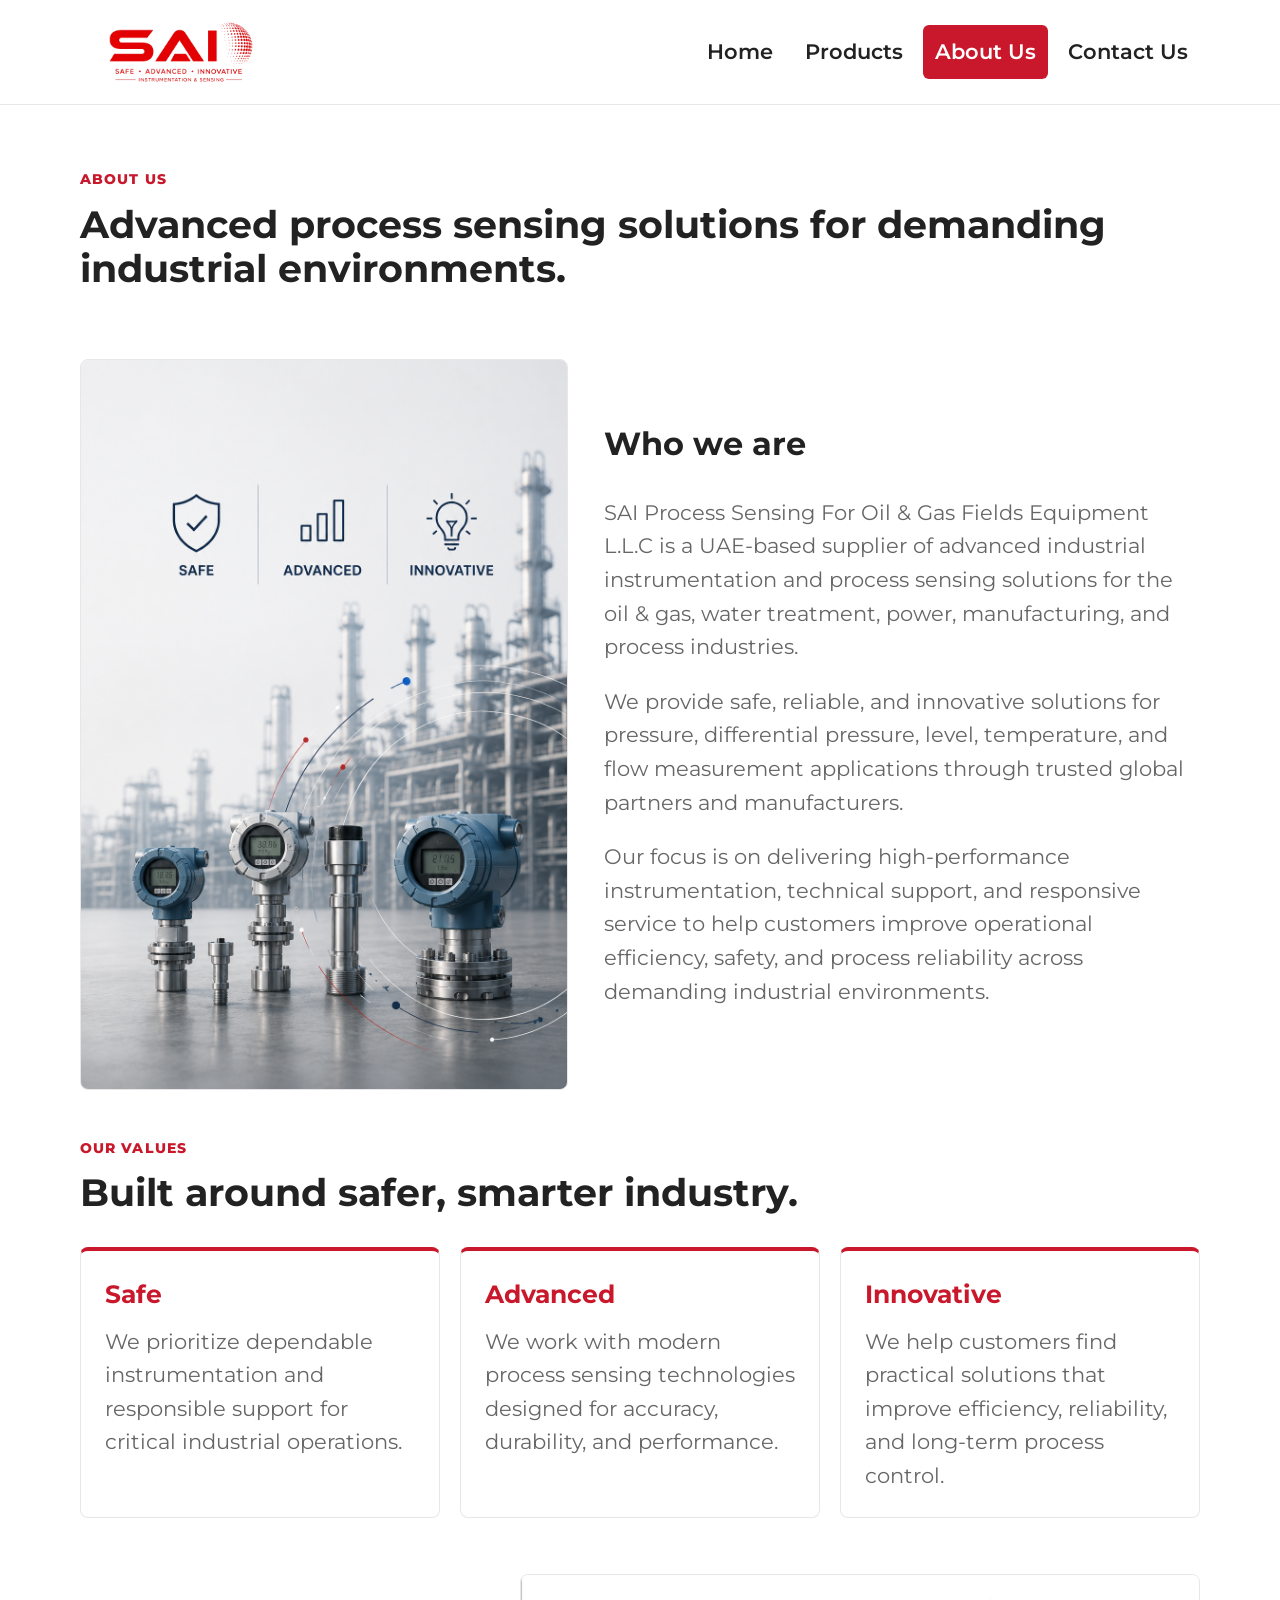
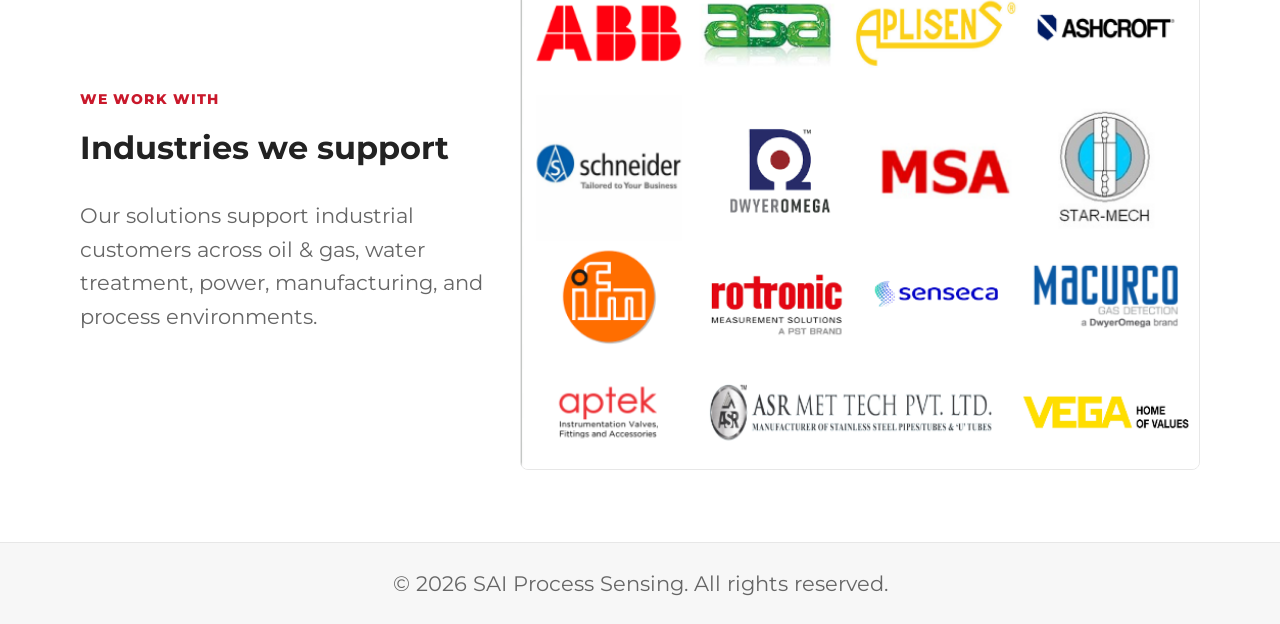
==== about.html @ a903119e "Initial website launch" ====
﻿<!DOCTYPE html>
<html lang="en">
<head>
  <meta charset="UTF-8">
  <meta name="viewport" content="width=device-width, initial-scale=1.0">
  <title>SAI Process Sensing | About Us</title>
  <link rel="stylesheet" href="css/styles.css">
</head>
<body>
  <header class="site-header">
    <nav class="site-navigation" aria-label="Main navigation">
      <a class="site-navigation-logo" href="index.html">
        <img src="images/Sai sensing logo bg removed.png" alt="SAI Process Sensing logo">
      </a>
      <ul class="site-navigation-menu">
        <li><a href="index.html">Home</a></li>
        <li><a href="products.html">Products</a></li>
        <li><a href="about.html" class="current-page-link">About Us</a></li>
        <li><a href="contact.html">Contact Us</a></li>
      </ul>
    </nav>
  </header>

  <main>
    <section class="inner-page-heading" aria-labelledby="about-page-title">
      <p class="section-label-text">About Us</p>
      <h1 id="about-page-title">Advanced process sensing solutions for demanding industrial environments.</h1>
    </section>

    <section class="about-company-section" aria-labelledby="about-company-title">
      <img class="about-company-image" src="images/about us image.png" alt="Industrial process instrumentation equipment">
      <div class="about-company-content">
        <h2 id="about-company-title">Who we are</h2>
        <p>SAI Process Sensing For Oil &amp; Gas Fields Equipment L.L.C is a UAE-based supplier of advanced industrial instrumentation and process sensing solutions for the oil &amp; gas, water treatment, power, manufacturing, and process industries.</p>
        <p>We provide safe, reliable, and innovative solutions for pressure, differential pressure, level, temperature, and flow measurement applications through trusted global partners and manufacturers.</p>
        <p>Our focus is on delivering high-performance instrumentation, technical support, and responsive service to help customers improve operational efficiency, safety, and process reliability across demanding industrial environments.</p>
      </div>
    </section>

    <section class="about-values-section" aria-labelledby="about-values-title">
      <p class="section-label-text">Our Values</p>
      <h2 id="about-values-title">Built around safer, smarter industry.</h2>

      <div class="about-values-grid">
        <article class="about-value-card">
          <h3>Safe</h3>
          <p>We prioritize dependable instrumentation and responsible support for critical industrial operations.</p>
        </article>

        <article class="about-value-card">
          <h3>Advanced</h3>
          <p>We work with modern process sensing technologies designed for accuracy, durability, and performance.</p>
        </article>

        <article class="about-value-card">
          <h3>Innovative</h3>
          <p>We help customers find practical solutions that improve efficiency, reliability, and long-term process control.</p>
        </article>
      </div>
    </section>

    <section class="about-industries-section" aria-labelledby="about-industries-title">
      <div class="about-industries-content">
        <p class="section-label-text">We Work With</p>
        <h2 id="about-industries-title">Industries we support</h2>
        <p>Our solutions support industrial customers across oil &amp; gas, water treatment, power, manufacturing, and process environments.</p>
      </div>

      <img class="about-industries-image" src="images/we-work with.png" alt="Industries SAI Process Sensing works with">
    </section>
  </main>

  <footer class="site-footer">
    <p>&copy; 2026 SAI Process Sensing. All rights reserved.</p>
  </footer>
</body>
</html>
---- css/styles.css ----
﻿/* =========================
   Common Page Styles
   ========================= */
@import url("https://fonts.googleapis.com/css2?family=Montserrat:wght@400;500;600;700;800&display=swap");

:root {
  --color-red: #c9182b;
  --color-red-dark: #981526;
  --color-white: #ffffff;
  --color-light: #f7f7f7;
  --color-text: #222222;
  --color-muted: #666666;
  --color-border: #e7e7e7;
  --max-width: 1120px;
}

* {
  box-sizing: border-box;
}

body {
  margin: 0;
  font-family: "Montserrat", Arial, Helvetica, sans-serif;
  font-size: 21px;
  color: var(--color-text);
  background: var(--color-white);
  line-height: 1.6;
}

main {
  width: min(100% - 32px, var(--max-width));
  margin: 0 auto;
}

img {
  display: block;
  max-width: 100%;
}

a {
  color: inherit;
  text-decoration: none;
}

h1,
h2,
p {
  margin-top: 0;
}

.visually-hidden {
  position: absolute;
  width: 1px;
  height: 1px;
  padding: 0;
  margin: -1px;
  overflow: hidden;
  clip: rect(0, 0, 0, 0);
  white-space: nowrap;
  border: 0;
}

/* =========================
   Navigation Bar
   ========================= */
.site-header {
  background: var(--color-white);
  border-bottom: 1px solid var(--color-border);
  position: sticky;
  top: 0;
  z-index: 10;
}

.site-navigation {
  width: min(100% - 32px, var(--max-width));
  min-height: 72px;
  margin: 0 auto;
  display: flex;
  align-items: center;
  justify-content: space-between;
  gap: 24px;
}

.site-navigation-logo {
  display: inline-flex;
  align-items: center;
}

.site-navigation-logo img {
  width: auto;
  height: 104px;
}

.site-navigation-menu {
  list-style: none;
  display: flex;
  align-items: center;
  gap: 8px;
  padding: 0;
  margin: 0;
}

.site-navigation-menu a {
  display: block;
  padding: 10px 12px;
  border-radius: 6px;
  font-weight: 600;
  color: var(--color-text);
}

.site-navigation-menu a:hover,
.site-navigation-menu a.current-page-link {
  color: var(--color-white);
  background: var(--color-red);
}

/* =========================
   Buttons
   ========================= */
.primary-action-button {
  display: inline-block;
  border: 0;
  border-radius: 6px;
  padding: 12px 18px;
  color: var(--color-white);
  background: var(--color-red);
  font: inherit;
  font-weight: 700;
  cursor: pointer;
}

.primary-action-button:hover {
  background: var(--color-red-dark);
}

/* =========================
   Hero Section
   ========================= */
.home-hero-section {
  display: grid;
  grid-template-columns: 1.1fr 0.9fr;
  gap: 40px;
  align-items: center;
  padding: 72px 0;
}

.home-hero-content h1 {
  max-width: 720px;
  font-size: clamp(2rem, 4vw, 3.5rem);
  line-height: 1.1;
  margin-bottom: 18px;
}

.home-hero-content p {
  max-width: 640px;
  color: var(--color-muted);
  font-size: 1.05rem;
}

.section-label-text {
  color: var(--color-red);
  font-size: 0.85rem;
  font-weight: 800;
  letter-spacing: 0.08em;
  text-transform: uppercase;
  margin-bottom: 12px;
}

.home-hero-product-slideshow {
  position: relative;
  min-height: 360px;
  margin: 0;
  border: 2px solid #d8d8d8;
  border-radius: 8px;
  overflow: hidden;
  background: linear-gradient(135deg, #ffffff 0%, #f4f4f4 100%);
}

.home-hero-product-slideshow-image {
  position: absolute;
  inset: 0;
  width: 100%;
  height: 100%;
  padding: 28px;
  opacity: 0;
  object-fit: contain;
  animation: home-hero-product-slideshow-fade 72s infinite;
}

.home-hero-product-slideshow-image:nth-child(1) {
  animation-delay: 0s;
}

.home-hero-product-slideshow-image:nth-child(2) {
  animation-delay: 8s;
}

.home-hero-product-slideshow-image:nth-child(3) {
  animation-delay: 16s;
}

.home-hero-product-slideshow-image:nth-child(4) {
  animation-delay: 24s;
}

.home-hero-product-slideshow-image:nth-child(5) {
  animation-delay: 32s;
}

.home-hero-product-slideshow-image:nth-child(6) {
  animation-delay: 40s;
}

.home-hero-product-slideshow-image:nth-child(7) {
  animation-delay: 48s;
}

.home-hero-product-slideshow-image:nth-child(8) {
  animation-delay: 56s;
}

.home-hero-product-slideshow-image:nth-child(9) {
  animation-delay: 64s;
}

@keyframes home-hero-product-slideshow-fade {
  0% {
    opacity: 0;
  }

  2% {
    opacity: 1;
  }

  9% {
    opacity: 1;
  }

  11% {
    opacity: 0;
  }

  100% {
    opacity: 0;
  }
}

/* =========================
   Placeholder Images
   ========================= */
.image-placeholder-box {
  display: grid;
  place-items: center;
  min-height: 220px;
  border: 2px dashed #d8d8d8;
  border-radius: 8px;
  color: var(--color-muted);
  background: linear-gradient(135deg, #ffffff 0%, #f4f4f4 100%);
  text-align: center;
}

.image-placeholder-box span {
  padding: 12px;
}

/* =========================
   Feature Section
   ========================= */
.home-services-summary-grid {
  display: grid;
  grid-template-columns: repeat(3, 1fr);
  gap: 20px;
  padding: 0 0 72px;
}

.home-services-summary-card {
  border: 1px solid var(--color-border);
  border-top: 4px solid var(--color-red);
  border-radius: 8px;
  padding: 24px;
  background: var(--color-white);
}

.home-services-summary-card h2 {
  margin-bottom: 10px;
}

.home-services-summary-card p {
  color: var(--color-muted);
  margin-bottom: 0;
}

/* =========================
   Page Heading
   ========================= */
.inner-page-heading {
  max-width: 1100px;
  padding: 64px 0 36px;
}

.inner-page-heading h1 {
  font-size: clamp(2rem, 3vw, 3rem);
  line-height: 1.15;
}

.inner-page-heading p:last-child {
  color: var(--color-muted);
}

/* =========================
   Product Page
   ========================= */
.products-listing-grid {
  display: grid;
  grid-template-columns: repeat(3, 1fr);
  gap: 20px;
  padding-bottom: 72px;
}

.products-listing-card {
  border: 1px solid var(--color-border);
  border-radius: 8px;
  overflow: hidden;
  background: var(--color-white);
}

.products-listing-card h2,
.products-listing-card p {
  padding: 0 20px;
}

.products-listing-card h2 {
  margin-top: 20px;
  margin-bottom: 8px;
}

.products-listing-card p {
  color: var(--color-muted);
  padding-bottom: 22px;
}

.products-listing-image {
  min-height: 180px;
  border-width: 0 0 2px;
  border-radius: 0;
}

/* =========================
   About Page
   ========================= */
.about-company-section {
  display: grid;
  grid-template-columns: 0.9fr 1.1fr;
  gap: 36px;
  align-items: center;
  padding-bottom: 48px;
}

.about-company-image {
  width: 100%;
  min-height: 320px;
  height: 100%;
  border: 1px solid var(--color-border);
  border-radius: 8px;
  object-fit: cover;
  object-position: center;
}

.about-company-content p {
  color: var(--color-muted);
}

.about-values-section {
  padding-bottom: 56px;
}

.about-values-section h2 {
  max-width: 720px;
  font-size: clamp(1.8rem, 3vw, 2.6rem);
  line-height: 1.15;
}

.about-values-grid {
  display: grid;
  grid-template-columns: repeat(auto-fit, minmax(240px, 1fr));
  gap: 20px;
  margin-top: 24px;
}

.about-value-card {
  border: 1px solid var(--color-border);
  border-top: 4px solid var(--color-red);
  border-radius: 8px;
  padding: 24px;
  background: var(--color-white);
}

.about-value-card h3 {
  margin-top: 0;
  margin-bottom: 10px;
  color: var(--color-red);
}

.about-value-card p {
  margin-bottom: 0;
  color: var(--color-muted);
}

.about-industries-section {
  display: grid;
  grid-template-columns: 0.75fr 1.25fr;
  gap: 32px;
  align-items: center;
  padding-bottom: 72px;
}

.about-industries-content p:last-child {
  color: var(--color-muted);
}

.about-industries-image {
  width: 100%;
  height: auto;
  border: 1px solid var(--color-border);
  border-radius: 8px;
  background: var(--color-white);
}

/* =========================
   Contact Page
   ========================= */
.contact-details-and-enquiry-layout {
  display: grid;
  grid-template-columns: 0.85fr 1.15fr;
  gap: 32px;
  padding-bottom: 72px;
}

/* Shared panel styling for the contact details and enquiry form areas. */
.contact-company-details,
.contact-enquiry-form {
  border: 1px solid var(--color-border);
  border-radius: 8px;
  padding: 24px;
  background: var(--color-white);
}

.contact-company-details p {
  color: var(--color-muted);
}

.contact-company-details a {
  color: var(--color-red);
  font-weight: 600;
}

.contact-company-details a:hover {
  color: var(--color-red-dark);
}

.contact-company-details {
  font-style: normal;
}

.contact-company-location-map-embed {
  display: block;
  width: 100%;
  min-height: 280px;
  margin-top: 20px;
  border: 1px solid var(--color-border);
  border-radius: 8px;
}

/* Text link kept below the embed for users who want directions in Google Maps. */
.contact-company-location-map-link {
  display: block;
  margin-top: 12px;
}

.contact-enquiry-form {
  display: grid;
  gap: 12px;
}

.contact-enquiry-fieldset {
  display: grid;
  gap: 12px;
  min-width: 0;
  margin: 0;
  padding: 0;
  border: 0;
}

.contact-enquiry-fieldset legend {
  margin-bottom: 8px;
  font-size: 1.35rem;
  font-weight: 700;
}

.contact-enquiry-form label {
  font-weight: 700;
}

.contact-enquiry-form input,
.contact-enquiry-form textarea {
  width: 100%;
  border: 1px solid var(--color-border);
  border-radius: 6px;
  padding: 12px;
  font: inherit;
}

.contact-enquiry-form input:focus,
.contact-enquiry-form textarea:focus {
  outline: 2px solid rgba(201, 24, 43, 0.2);
  border-color: var(--color-red);
}

/* =========================
   Footer
   ========================= */
.site-footer {
  border-top: 1px solid var(--color-border);
  padding: 24px 16px;
  text-align: center;
  color: var(--color-muted);
  background: var(--color-light);
}

.site-footer p {
  margin-bottom: 0;
}

/* =========================
   Responsive Styles
   ========================= */
@media (max-width: 820px) {
  .site-navigation,
  .site-navigation-menu {
    align-items: flex-start;
    flex-direction: column;
  }

  .site-navigation {
    padding: 16px 0;
  }

  .site-navigation-menu {
    width: 100%;
    gap: 4px;
  }

  .site-navigation-menu a {
    width: 100%;
  }

  .home-hero-section,
  .home-services-summary-grid,
  .products-listing-grid,
  .about-company-section,
  .about-values-grid,
  .about-industries-section,
  .contact-details-and-enquiry-layout {
    grid-template-columns: 1fr;
  }

  .home-hero-section {
    padding: 48px 0;
  }
}
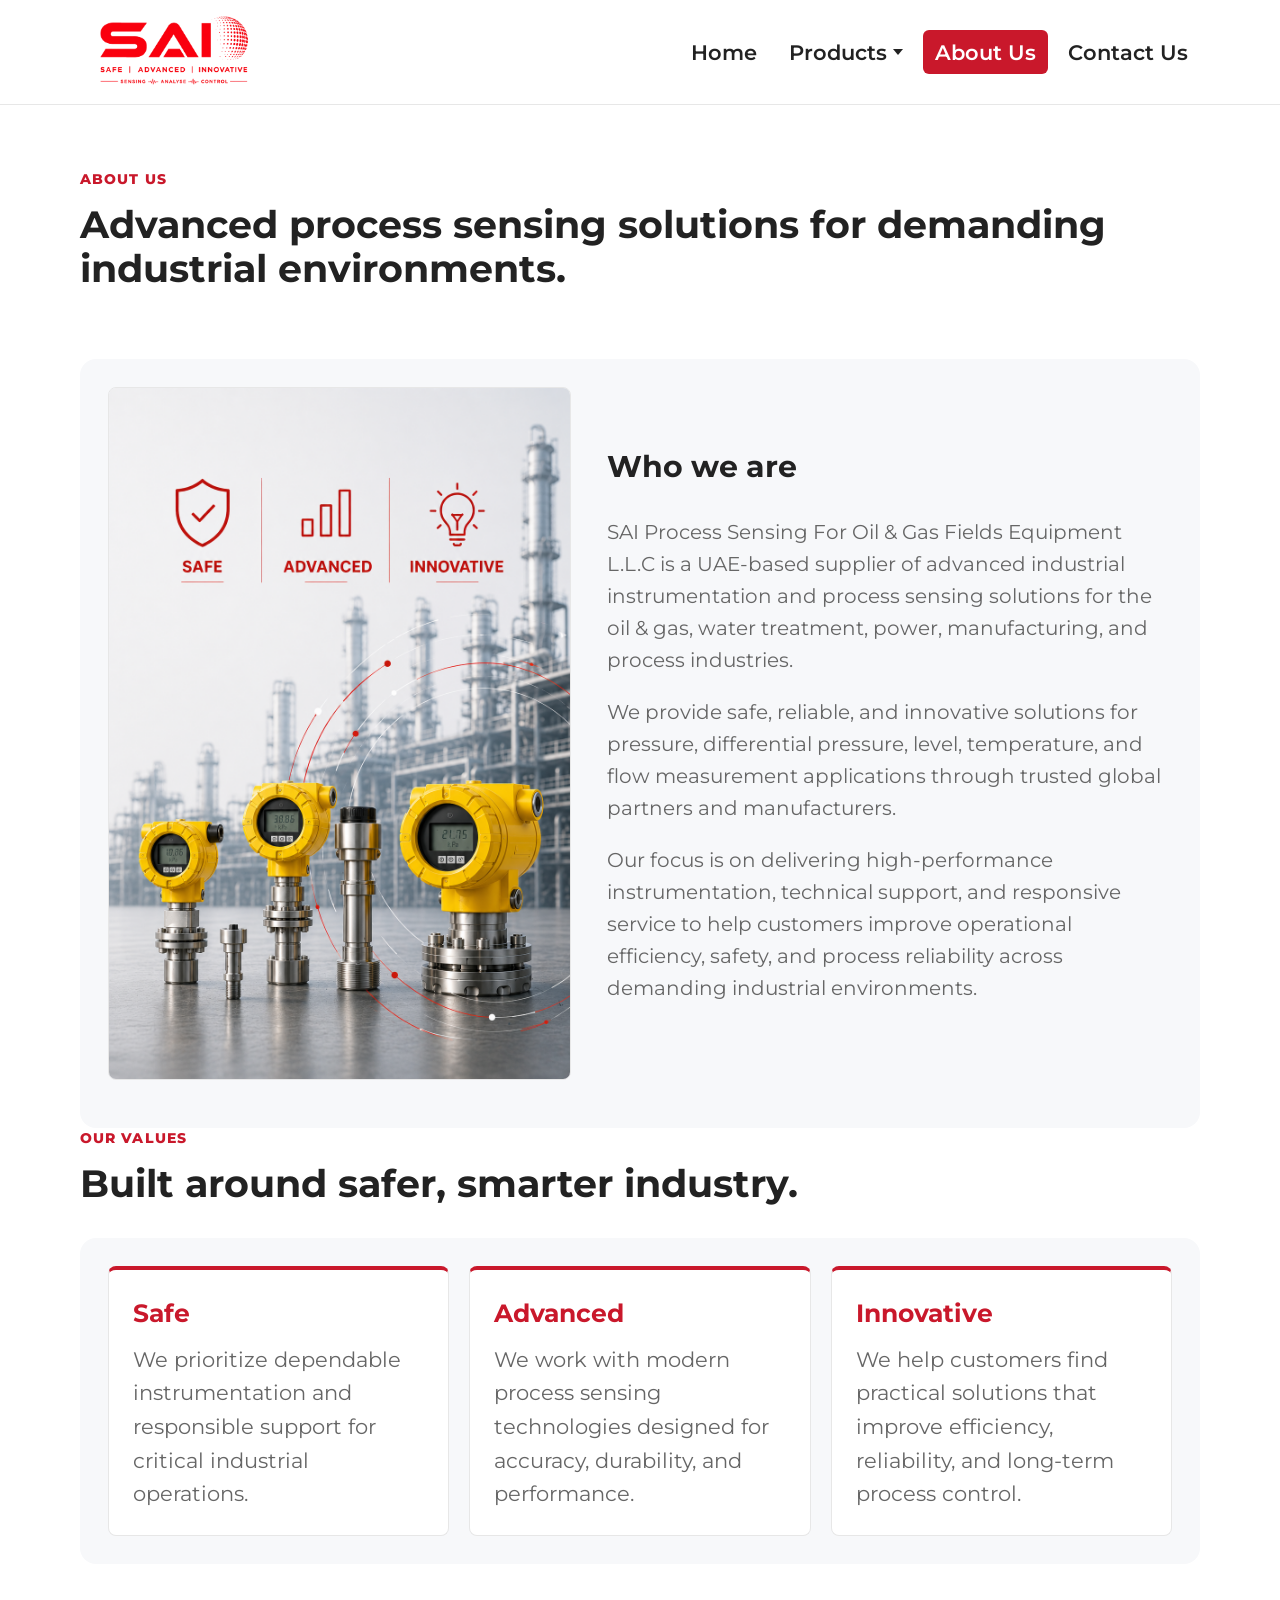
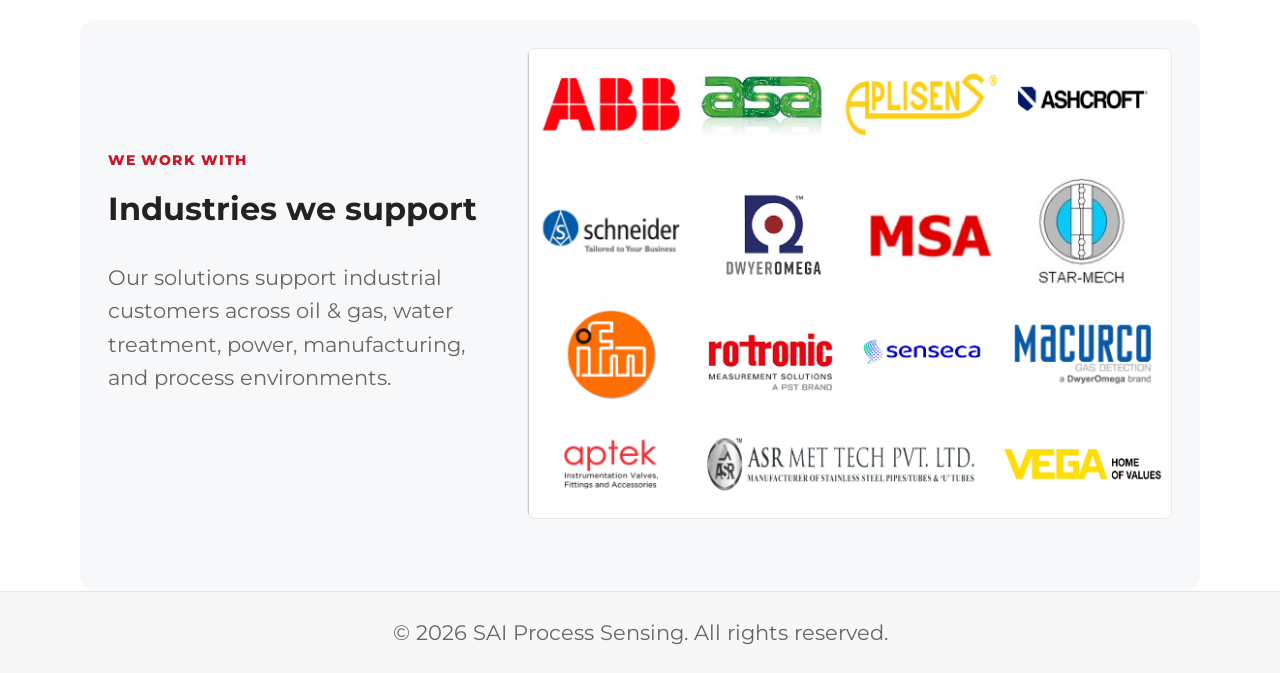
==== commit 0c9202f4: "add product pages built pressure page added best seller section on home page all other product pages" ====
--- a/about.html
+++ b/about.html
@@ -4,19 +4,34 @@
   <meta charset="UTF-8">
   <meta name="viewport" content="width=device-width, initial-scale=1.0">
   <title>SAI Process Sensing | About Us</title>
-  <link rel="stylesheet" href="css/styles.css">
+  <link rel="stylesheet" href="css/global.css">
+  <link rel="stylesheet" href="css/about.css">
 </head>
 <body>
   <header class="site-header">
     <nav class="site-navigation" aria-label="Main navigation">
       <a class="site-navigation-logo" href="index.html">
-        <img src="images/Sai sensing logo bg removed.png" alt="SAI Process Sensing logo">
+        <img class="site-navigation-logo-image" src="images/Sai sensing logo bg removed.png" alt="SAI Process Sensing logo">
       </a>
       <ul class="site-navigation-menu">
-        <li><a href="index.html">Home</a></li>
-        <li><a href="products.html">Products</a></li>
-        <li><a href="about.html" class="current-page-link">About Us</a></li>
-        <li><a href="contact.html">Contact Us</a></li>
+        <li><a class="site-navigation-link" href="index.html">Home</a></li>
+        <li class="site-navigation-products-dropdown">
+          <a class="site-navigation-link" href="products.html">Products <span class="site-navigation-products-dropdown-arrow" aria-hidden="true"></span></a>
+          <ul class="site-navigation-products-dropdown-menu" aria-label="Product categories">
+            <li><a class="site-navigation-products-dropdown-link" href="products.html">All Products</a></li>
+            <li><a class="site-navigation-products-dropdown-link" href="pressure.html">Pressure</a></li>
+            <li><a class="site-navigation-products-dropdown-link" href="differential-pressure.html">Differential Pressure</a></li>
+            <li><a class="site-navigation-products-dropdown-link" href="temperature.html">Temperature</a></li>
+            <li><a class="site-navigation-products-dropdown-link" href="level.html">Level</a></li>
+            <li><a class="site-navigation-products-dropdown-link" href="flow.html">Flow</a></li>
+            <li><a class="site-navigation-products-dropdown-link" href="switches.html">Switches</a></li>
+            <li><a class="site-navigation-products-dropdown-link" href="manifolds.html">Manifolds</a></li>
+            <li><a class="site-navigation-products-dropdown-link" href="gauges.html">Gauges</a></li>
+            <li><a class="site-navigation-products-dropdown-link" href="fittings.html">Fittings</a></li>
+          </ul>
+        </li>
+        <li><a class="site-navigation-link current-page-link" href="about.html">About Us</a></li>
+        <li><a class="site-navigation-link" href="contact.html">Contact Us</a></li>
       </ul>
     </nav>
   </header>
@@ -27,7 +42,7 @@
       <h1 id="about-page-title">Advanced process sensing solutions for demanding industrial environments.</h1>
     </section>
 
-    <section class="about-company-section" aria-labelledby="about-company-title">
+    <section class="about-company-section shared-section-panel" aria-labelledby="about-company-title">
       <img class="about-company-image" src="images/about us image.png" alt="Industrial process instrumentation equipment">
       <div class="about-company-content">
         <h2 id="about-company-title">Who we are</h2>
@@ -41,25 +56,25 @@
       <p class="section-label-text">Our Values</p>
       <h2 id="about-values-title">Built around safer, smarter industry.</h2>
 
-      <div class="about-values-grid">
-        <article class="about-value-card">
+      <div class="about-values-grid shared-section-panel">
+        <article class="about-value-card shared-content-card">
           <h3>Safe</h3>
           <p>We prioritize dependable instrumentation and responsible support for critical industrial operations.</p>
         </article>
 
-        <article class="about-value-card">
+        <article class="about-value-card shared-content-card">
           <h3>Advanced</h3>
           <p>We work with modern process sensing technologies designed for accuracy, durability, and performance.</p>
         </article>
 
-        <article class="about-value-card">
+        <article class="about-value-card shared-content-card">
           <h3>Innovative</h3>
           <p>We help customers find practical solutions that improve efficiency, reliability, and long-term process control.</p>
         </article>
       </div>
     </section>
 
-    <section class="about-industries-section" aria-labelledby="about-industries-title">
+    <section class="about-industries-section shared-section-panel" aria-labelledby="about-industries-title">
       <div class="about-industries-content">
         <p class="section-label-text">We Work With</p>
         <h2 id="about-industries-title">Industries we support</h2>
@@ -73,7 +88,14 @@
   <footer class="site-footer">
     <p>&copy; 2026 SAI Process Sensing. All rights reserved.</p>
   </footer>
+  
 </body>
-</html>
-
-
+</html>
+
+
+
+
+
+
+
+
--- a/css/global.css
+++ b/css/global.css
@@ -0,0 +1,411 @@
+/* =========================
+   Global Site Styles
+   ========================= */
+@import url("https://fonts.googleapis.com/css2?family=Montserrat:wght@400;500;600;700;800&display=swap");
+
+:root {
+  --color-red: #c9182b;
+  --color-red-dark: #981526;
+  --color-white: #ffffff;
+  --color-light: #f7f7f7;
+  --color-text: #222222;
+  --color-muted: #666666;
+  --color-border: #e7e7e7;
+  --color-section-panel: #f7f8fa;
+  --max-width: 1120px;
+  --section-panel-padding: 28px;
+  --section-panel-radius: 16px;
+}
+
+* {
+  box-sizing: border-box;
+}
+
+body {
+  margin: 0;
+  font-family: "Montserrat", Arial, Helvetica, sans-serif;
+  font-size: 21px;
+  color: var(--color-text);
+  background: var(--color-white);
+  line-height: 1.6;
+}
+
+main {
+  width: min(100% - 32px, var(--max-width));
+  margin: 0 auto;
+}
+
+img {
+  display: block;
+  max-width: 100%;
+}
+
+a {
+  color: inherit;
+  text-decoration: none;
+}
+
+h1,
+h2,
+p {
+  margin-top: 0;
+}
+
+.visually-hidden {
+  position: absolute;
+  width: 1px;
+  height: 1px;
+  padding: 0;
+  margin: -1px;
+  overflow: hidden;
+  clip: rect(0, 0, 0, 0);
+  white-space: nowrap;
+  border: 0;
+}
+
+/* =========================
+   Navigation Bar
+   ========================= */
+.site-header {
+  background: var(--color-white);
+  border-bottom: 1px solid var(--color-border);
+  position: sticky;
+  top: 0;
+  z-index: 10;
+}
+
+.site-navigation {
+  width: min(100% - 32px, var(--max-width));
+  min-height: 72px;
+  margin: 0 auto;
+  display: flex;
+  align-items: center;
+  justify-content: space-between;
+  gap: 24px;
+}
+
+.site-navigation-logo {
+  display: inline-flex;
+  align-items: center;
+}
+
+.site-navigation-logo-image {
+  width: auto;
+  height: 104px;
+}
+
+.site-navigation-menu {
+  list-style: none;
+  display: flex;
+  align-items: center;
+  gap: 8px;
+  padding: 0;
+  margin: 0;
+}
+
+.site-navigation-link {
+  display: inline-flex;
+  align-items: center;
+  min-height: 44px;
+  padding: 10px 12px;
+  border-radius: 6px;
+  font-weight: 600;
+  line-height: 1;
+  color: var(--color-text);
+}
+
+.site-navigation-link:hover,
+.site-navigation-link.current-page-link,
+.site-navigation-products-dropdown-link:hover,
+.site-navigation-products-dropdown-link.current-page-link {
+  color: var(--color-white);
+  background: var(--color-red);
+}
+
+.site-navigation-products-dropdown {
+  position: relative;
+}
+
+.site-navigation-products-dropdown-arrow {
+  display: inline-block;
+  width: 0;
+  height: 0;
+  margin-left: 6px;
+  vertical-align: middle;
+  border-top: 6px solid currentColor;
+  border-right: 5px solid transparent;
+  border-left: 5px solid transparent;
+  transition: transform 0.2s ease;
+}
+
+.site-navigation-products-dropdown-menu {
+  position: absolute;
+  top: calc(100% + 8px);
+  left: 0;
+  min-width: 240px;
+  display: grid;
+  gap: 4px;
+  visibility: hidden;
+  opacity: 0;
+  transform: translateY(-8px);
+  list-style: none;
+  margin: 0;
+  padding: 8px;
+  border: 1px solid var(--color-border);
+  border-radius: 8px;
+  background: var(--color-white);
+  box-shadow: 0 16px 30px rgba(34, 34, 34, 0.12);
+  transition: opacity 0.2s ease, transform 0.2s ease, visibility 0.2s ease;
+  z-index: 20;
+}
+
+.site-navigation-products-dropdown:hover .site-navigation-products-dropdown-menu,
+.site-navigation-products-dropdown:focus-within .site-navigation-products-dropdown-menu {
+  visibility: visible;
+  opacity: 1;
+  transform: translateY(0);
+}
+
+.site-navigation-products-dropdown:hover .site-navigation-products-dropdown-arrow,
+.site-navigation-products-dropdown:focus-within .site-navigation-products-dropdown-arrow {
+  transform: rotate(180deg);
+}
+
+.site-navigation-products-dropdown-link {
+  display: flex;
+  align-items: center;
+  min-height: 40px;
+  padding: 10px 12px;
+  color: var(--color-text);
+  border-radius: 6px;
+  line-height: 1.1;
+  white-space: nowrap;
+}
+
+/* =========================
+   Shared Text And Buttons
+   ========================= */
+.section-label-text {
+  color: var(--color-red);
+  font-size: 0.85rem;
+  font-weight: 800;
+  letter-spacing: 0.08em;
+  text-transform: uppercase;
+  margin-bottom: 12px;
+}
+
+.primary-action-button {
+  display: inline-block;
+  border: 0;
+  border-radius: 6px;
+  padding: 12px 18px;
+  color: var(--color-white);
+  background: var(--color-red);
+  font: inherit;
+  font-weight: 700;
+  cursor: pointer;
+}
+
+.primary-action-button:hover {
+  background: var(--color-red-dark);
+}
+
+.shared-section-panel {
+  padding: var(--section-panel-padding);
+  border-radius: var(--section-panel-radius);
+  background: var(--color-section-panel);
+}
+
+.shared-content-card {
+  border: 1px solid var(--color-border);
+  border-radius: 8px;
+  padding: 24px;
+  background: var(--color-white);
+}
+
+.inner-page-heading {
+  max-width: 1100px;
+  padding: 64px 0 36px;
+}
+
+.inner-page-heading h1 {
+  font-size: clamp(2rem, 3vw, 3rem);
+  line-height: 1.15;
+}
+
+.inner-page-heading p:last-child {
+  color: var(--color-muted);
+}
+
+/* =========================
+   Shared Image Placeholders
+   ========================= */
+.image-placeholder-box {
+  display: grid;
+  place-items: center;
+  min-height: 220px;
+  border: 2px dashed #d8d8d8;
+  border-radius: 8px;
+  color: var(--color-muted);
+  background: linear-gradient(135deg, #ffffff 0%, #f4f4f4 100%);
+  text-align: center;
+}
+
+.image-placeholder-box span {
+  padding: 12px;
+}
+
+/* =========================
+   Footer
+   ========================= */
+.site-footer {
+  border-top: 1px solid var(--color-border);
+  padding: 24px 16px;
+  text-align: center;
+  color: var(--color-muted);
+  background: var(--color-light);
+}
+
+.site-footer p {
+  margin-bottom: 0;
+}
+
+
+
+/* =========================
+   Global Responsive Styles
+   ========================= */
+@media (max-width: 1180px) {
+  body {
+    font-size: 18px;
+  }
+
+  .site-navigation-logo-image {
+    height: 82px;
+  }
+
+  .inner-page-heading {
+    padding-top: 52px;
+  }
+}
+
+@media (max-width: 820px) {
+  .site-navigation,
+  .site-navigation-menu {
+    align-items: flex-start;
+    flex-direction: column;
+  }
+
+  .site-navigation {
+    padding: 16px 0;
+  }
+
+  .site-navigation-menu {
+    width: 100%;
+    gap: 4px;
+  }
+
+  .site-navigation-link {
+    width: 100%;
+  }
+
+  .site-navigation-products-dropdown,
+  .site-navigation-products-dropdown-menu {
+    width: 100%;
+  }
+
+  .site-navigation-products-dropdown-menu {
+    position: static;
+    display: none;
+    visibility: visible;
+    opacity: 1;
+    transform: none;
+    min-width: 0;
+    margin-top: 4px;
+    box-shadow: none;
+  }
+
+  .site-navigation-products-dropdown:hover .site-navigation-products-dropdown-menu,
+  .site-navigation-products-dropdown:focus-within .site-navigation-products-dropdown-menu {
+    display: grid;
+  }
+}
+
+@media (max-width: 640px) {
+  body {
+    font-size: 15px;
+    line-height: 1.55;
+  }
+
+  main,
+  .site-navigation {
+    width: min(100% - 24px, var(--max-width));
+  }
+
+  .site-navigation {
+    align-items: center;
+    gap: 12px;
+    min-height: auto;
+    padding: 12px 0;
+  }
+
+  .site-navigation-logo-image {
+    height: 62px;
+  }
+
+  .site-navigation-menu {
+    display: flex;
+    flex-direction: row;
+    align-items: center;
+    justify-content: center;
+    gap: 3px;
+  }
+
+  .site-navigation-menu li {
+    width: auto;
+  }
+
+  .site-navigation-link {
+    width: auto;
+    padding: 7px 6px;
+    font-size: 0.72rem;
+    text-align: center;
+    white-space: nowrap;
+  }
+
+  .site-navigation-products-dropdown-menu {
+    width: max-content;
+    min-width: 180px;
+  }
+
+  .floating-whatsapp-contact-link {
+    right: 16px;
+    bottom: 16px;
+    width: 56px;
+    height: 56px;
+  }
+
+  .floating-whatsapp-contact-icon {
+    width: 56px;
+    height: 56px;
+  }
+
+  .inner-page-heading h1 {
+    font-size: clamp(1.55rem, 7vw, 2rem);
+    line-height: 1.18;
+  }
+
+  .section-label-text {
+    font-size: 0.72rem;
+    letter-spacing: 0.06em;
+  }
+
+  .inner-page-heading {
+    padding: 40px 0 28px;
+  }
+
+  .shared-section-panel,
+  .shared-content-card {
+    padding: 18px;
+  }
+}
--- a/css/about.css
+++ b/css/about.css
@@ -0,0 +1,154 @@
+/* =========================
+   About Company Section
+   ========================= */
+.about-company-section {
+  display: grid;
+  grid-template-columns: 0.9fr 1.1fr;
+  gap: 36px;
+  align-items: center;
+  padding-bottom: 48px;
+}
+
+.about-company-image {
+  width: 100%;
+  min-height: 320px;
+  height: 100%;
+  border: 1px solid var(--color-border);
+  border-radius: 8px;
+  object-fit: cover;
+  object-position: center;
+}
+
+.about-company-content {
+  font-size: 20px;
+}
+
+.about-company-content p {
+  color: var(--color-muted);
+}
+
+/* =========================
+   About Values Section
+   ========================= */
+.about-values-section {
+  padding-bottom: 56px;
+}
+
+.about-values-section h2 {
+  max-width: 720px;
+  font-size: clamp(1.8rem, 3vw, 2.6rem);
+  line-height: 1.15;
+}
+
+.about-values-grid {
+  display: grid;
+  grid-template-columns: repeat(auto-fit, minmax(240px, 1fr));
+  gap: 20px;
+  margin-top: 24px;
+}
+
+.about-value-card {
+  border-top: 4px solid var(--color-red);
+}
+
+.about-value-card h3 {
+  margin-top: 0;
+  margin-bottom: 10px;
+  color: var(--color-red);
+}
+
+.about-value-card p {
+  margin-bottom: 0;
+  color: var(--color-muted);
+}
+
+/* =========================
+   About Industries Section
+   ========================= */
+.about-industries-section {
+  display: grid;
+  grid-template-columns: 0.75fr 1.25fr;
+  gap: 32px;
+  align-items: center;
+  padding-bottom: 72px;
+}
+
+.about-industries-content p:last-child {
+  color: var(--color-muted);
+}
+
+.about-industries-image {
+  width: 100%;
+  height: auto;
+  border: 1px solid var(--color-border);
+  border-radius: 8px;
+  background: var(--color-white);
+}
+
+/* =========================
+   About Responsive Styles
+   ========================= */
+@media (max-width: 1180px) {
+  .about-company-section,
+  .about-industries-section {
+    gap: 28px;
+  }
+}
+
+@media (max-width: 980px) {
+  .about-company-section,
+  .about-industries-section {
+    grid-template-columns: 1fr;
+  }
+
+  .about-values-grid {
+    grid-template-columns: repeat(2, minmax(0, 1fr));
+  }
+
+  .about-company-image {
+    height: 420px;
+    min-height: 0;
+    max-height: none;
+    object-fit: contain;
+  }
+}
+
+@media (max-width: 820px) {
+  .about-company-section,
+  .about-values-grid,
+  .about-industries-section {
+    grid-template-columns: 1fr;
+  }
+}
+
+@media (max-width: 640px) {
+  .about-values-section h2 {
+    font-size: clamp(1.45rem, 6.5vw, 1.85rem);
+    line-height: 1.2;
+  }
+
+  .about-value-card h3 {
+    font-size: 1rem;
+  }
+
+  .about-values-grid {
+    gap: 14px;
+    padding-bottom: 48px;
+  }
+
+  .about-company-image {
+    height: 300px;
+  }
+
+  .about-company-content {
+    font-size: 1rem;
+  }
+
+  .about-values-section {
+    padding-bottom: 44px;
+  }
+
+  .about-industries-section {
+    padding-bottom: 52px;
+  }
+}
